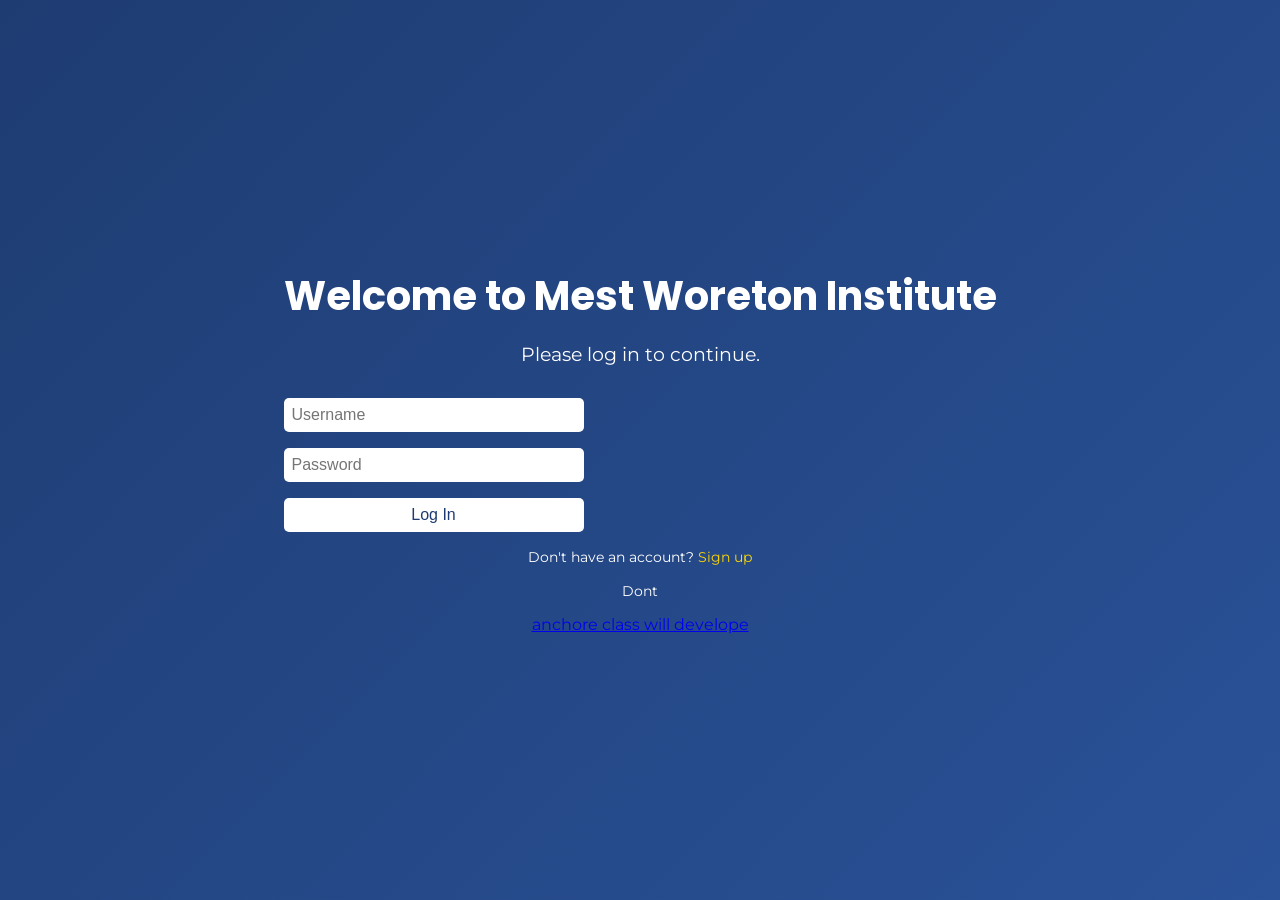
==== login.html @ 2fa81aa1 "Frontend UI for website" ====
<!DOCTYPE html>
<html lang="en">
<head>
  <meta charset="UTF-8">
  <meta name="viewport" content="width=device-width, initial-scale=1.0">
  <title>Login - Mest Woreton Institute</title>
  <link rel="stylesheet" href="styles.css">
  <link href="https://fonts.googleapis.com/css2?family=Montserrat:wght@400;700&family=Poppins:wght@300;500&display=swap" rel="stylesheet">
</head>
<body>
  <!-- Login Section -->
  <section class="login">
    <div class="login-content">
      <h1 class="login-title">Welcome to Mest Woreton Institute</h1>
      <p class="login-subtitle">Please log in to continue.</p>
      <form class="login-form" id="login-form">
        <input type="text" id="username" placeholder="Username" required>
        <input type="password" id="password" placeholder="Password" required>
        <button type="submit" class="login-button">Log In</button>
      </form>
      <p class="login-footer">Don't have an account? <a href="#">Sign up</a></p>
      <p class="login-footer">Dont</p> <a href="#">anchore class will develope</a>
    </div>
  </section>

  <!-- Scripts -->
  <script src="script.js"></script>
</body>
</html>
---- styles.css ----
/* General Styles */
body {
  font-family: 'Montserrat', sans-serif;
  margin: 0;
  padding: 0;
  color: #333;
  background-color: #f4f4f9;
}

h1, h2, h3 {
  font-family: 'Poppins', sans-serif;
}

/* Navigation Bar */
.navbar {
  display: flex;
  justify-content: space-between;
  align-items: center;
  padding: 1rem 2rem;
  background: #1e3c72;
  color: white;
  position: sticky;
  top: 0;
  z-index: 1000;
  box-shadow: 0 4px 6px rgba(0, 0, 0, 0.1);
}

.navbar .logo {
  font-size: 1.5rem;
  font-weight: bold;
}

.navbar .nav-links {
  list-style: none;
  display: flex;
  gap: 1.5rem;
}

.navbar .nav-links a {
  color: white;
  text-decoration: none;
  transition: color 0.3s ease;
}

.navbar .nav-links a:hover {
  color: #ffd700;
}

/* Hero Section */
.hero {
  height: 100vh;
  background: linear-gradient(135deg, #1e3c72, #2a5298);
  color: white;
  display: flex;
  justify-content: center;
  align-items: center;
  text-align: center;
  overflow: hidden;
}

.hero-content {
  animation: fadeIn 2s ease-in-out;
}

.hero-title {
  font-size: 3rem;
  margin: 0;
}

.hero-subtitle {
  font-size: 1.5rem;
  margin: 1rem 0 2rem;
}

.cta-button {
  padding: 1rem 2rem;
  font-size: 1rem;
  color: #1e3c72;
  background: white;
  border: none;
  border-radius: 5px;
  cursor: pointer;
  transition: transform 0.3s ease, box-shadow 0.3s ease;
}

.cta-button:hover {
  transform: scale(1.1);
  box-shadow: 0 4px 15px rgba(255, 255, 255, 0.3);
}

/* Features Section */
.features {
  display: flex;
  justify-content: space-around;
  padding: 4rem 2rem;
  background: white;
}

.feature-card {
  text-align: center;
  width: 30%;
  padding: 2rem;
  background: #f4f4f9;
  border-radius: 10px;
  box-shadow: 0 4px 15px rgba(0, 0, 0, 0.1);
  transition: transform 0.3s ease, box-shadow 0.3s ease;
}

.feature-card:hover {
  transform: translateY(-10px);
  box-shadow: 0 8px 25px rgba(0, 0, 0, 0.2);
}

.icon {
  font-size: 2rem;
  margin-bottom: 1rem;
}

/* Staff Profiles Section */
.staff-profiles {
  padding: 4rem 2rem;
  text-align: center;
  background: #f4f4f9;
}

.profile-grid {
  display: flex;
  justify-content: space-around;
  flex-wrap: wrap;
}

.profile-card {
  width: 30%;
  background: white;
  padding: 1.5rem;
  margin: 1rem;
  border-radius: 10px;
  box-shadow: 0 4px 15px rgba(0, 0, 0, 0.1);
  transition: transform 0.3s ease, box-shadow 0.3s ease;
}

.profile-card:hover {
  transform: translateY(-10px);
  box-shadow: 0 8px 25px rgba(0, 0, 0, 0.2);
}

.profile-card img {
  border-radius: 50%;
  margin-bottom: 1rem;
}

.upvote-button {
  padding: 0.5rem 1rem;
  background: #1e3c72;
  color: white;
  border: none;
  border-radius: 5px;
  cursor: pointer;
  transition: background 0.3s ease, transform 0.3s ease;
}

.upvote-button:hover {
  background: #2a5298;
  transform: scale(1.05);
}

/* Footer */
.footer {
  text-align: center;
  padding: 1rem;
  background: #1e3c72;
  color: white;
}

/* Login Section */
.login {
  height: 100vh;
  background: linear-gradient(135deg, #1e3c72, #2a5298);
  color: white;
  display: flex;
  justify-content: center;
  align-items: center;
  text-align: center;
}

.login-content {
  animation: fadeIn 2s ease-in-out;
}

.login-title {
  font-size: 2.5rem;
  margin: 0;
}

.login-subtitle {
  font-size: 1.2rem;
  margin: 1rem 0 2rem;
}

.login-form {
  display: flex;
  flex-direction: column;
  gap: 1rem;
  width: 300px;
}

.login-form input {
  padding: 0.5rem;
  border: none;
  border-radius: 5px;
  font-size: 1rem;
}

.login-button {
  padding: 0.5rem;
  background: white;
  color: #1e3c72;
  border: none;
  border-radius: 5px;
  font-size: 1rem;
  cursor: pointer;
  transition: transform 0.3s ease, box-shadow 0.3s ease;
}

.login-button:hover {
  transform: scale(1.05);
  box-shadow: 0 4px 15px rgba(255, 255, 255, 0.3);
}

.login-footer {
  margin-top: 1rem;
  font-size: 0.9rem;
}

.login-footer a {
  color: #ffd700;
  text-decoration: none;
}

/* Logout Button */
.logout-button {
  background: #ff4d4d;
  padding: 0.5rem 1rem;
  border-radius: 5px;
  color: white;
  text-decoration: none;
  transition: background 0.3s ease;
}

.logout-button:hover {
  background: #ff1a1a;
}

/* Animations */
@keyframes fadeIn {
  from {
    opacity: 0;
    transform: translateY(20px);
  }
  to {
    opacity: 1;
    transform: translateY(0);
  }
}
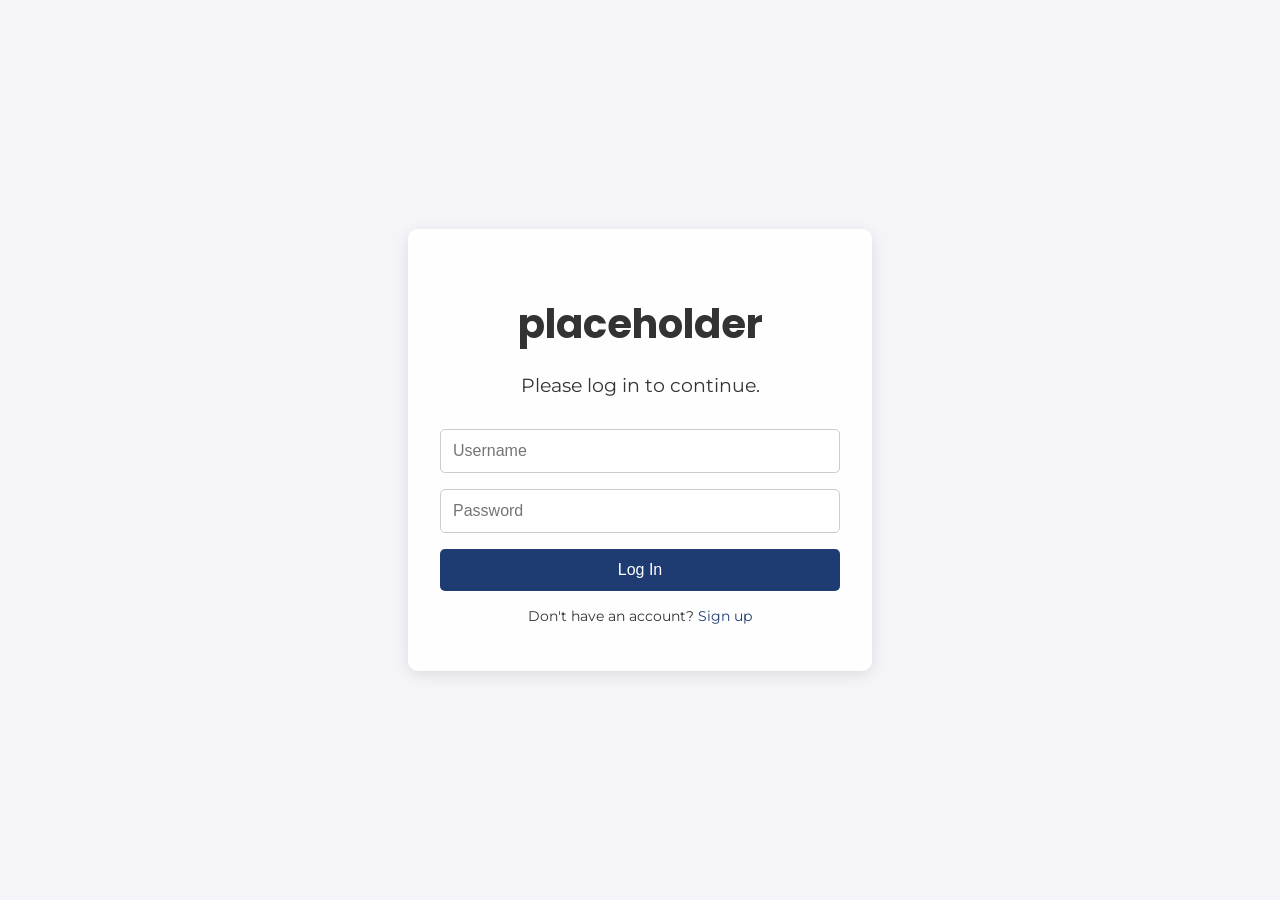
==== commit bcbff319: "These include the working backend of the website Finished the php admin stuff" ====
--- a/login.html
+++ b/login.html
@@ -11,15 +11,14 @@
   <!-- Login Section -->
   <section class="login">
     <div class="login-content">
-      <h1 class="login-title">Welcome to Mest Woreton Institute</h1>
+      <h1 class="login-title">placeholder</h1>
       <p class="login-subtitle">Please log in to continue.</p>
       <form class="login-form" id="login-form">
         <input type="text" id="username" placeholder="Username" required>
         <input type="password" id="password" placeholder="Password" required>
         <button type="submit" class="login-button">Log In</button>
       </form>
-      <p class="login-footer">Don't have an account? <a href="#">Sign up</a></p>
-      <p class="login-footer">Dont</p> <a href="#">anchore class will develope</a>
+      <p class="login-footer">Don't have an account? <a href="signup.html">Sign up</a></p>
     </div>
   </section>
 
--- a/styles.css
+++ b/styles.css
@@ -125,18 +125,21 @@
 
 .profile-grid {
   display: flex;
-  justify-content: space-around;
-  flex-wrap: wrap;
+  flex-direction: column;
+  align-items: center;
+  gap: 2rem;
 }
 
 .profile-card {
-  width: 30%;
+  width: 80%;
   background: white;
   padding: 1.5rem;
-  margin: 1rem;
   border-radius: 10px;
   box-shadow: 0 4px 15px rgba(0, 0, 0, 0.1);
   transition: transform 0.3s ease, box-shadow 0.3s ease;
+  display: flex;
+  align-items: center;
+  gap: 1rem;
 }
 
 .profile-card:hover {
@@ -146,7 +149,21 @@
 
 .profile-card img {
   border-radius: 50%;
-  margin-bottom: 1rem;
+  width: 80px;
+  height: 80px;
+}
+
+.profile-card .profile-info {
+  flex-grow: 1;
+}
+
+.profile-card .profile-info h3 {
+  margin: 0;
+  font-size: 1.5rem;
+}
+
+.profile-card .profile-info p {
+  margin: 0.5rem 0;
 }
 
 .upvote-button {
@@ -175,7 +192,7 @@
 /* Login Section */
 .login {
   height: 100vh;
-  background: linear-gradient(135deg, #1e3c72, #2a5298);
+  background: url('https://attachments.office.net/owa/008218%40wmac.com.au/service.svc/s/GetAttachmentThumbnail?id=AAMkAGE1YzMzYzNmLThhOTEtNDA4Ni1hMThhLTdhNDMyNGI3YjBlOABGAAAAAAAIYAVJCjsBT7B661HHOUMDBwCHWjRs%2BaqMRLjbYqV5AnIJAKmjRoBzAAD5A7%2Fi9%2F9%2BTYnUROR7tzhJAAeU87nSAAABEgAQADbrY9zAcBxKnjqdnn8JV%2B4%3D&thumbnailType=2&token=[base64].[base64].[base64]&X-OWA-CANARY=wTQ4TRcXUQIAAAAAAAAAAGD1I8WRUN0YNg1DSGhmh5RD8B0ppZmVsyDAovsp7vTtE12u9U6PvMk.&owa=outlook.office.com&scriptVer=20250206076.09&clientId=4501555C3284428C94A42B4E71861FD7&animation=true') no-repeat center center/cover;
   color: white;
   display: flex;
   justify-content: center;
@@ -184,47 +201,54 @@
 }
 
 .login-content {
+  background: rgba(255, 255, 255, 0.9);
+  color: #333;
+  padding: 2rem;
+  border-radius: 10px;
+  box-shadow: 0 4px 15px rgba(0, 0, 0, 0.1);
+  text-align: center;
+  width: 100%;
+  max-width: 400px;
   animation: fadeIn 2s ease-in-out;
 }
 
 .login-title {
   font-size: 2.5rem;
-  margin: 0;
+  margin-bottom: 1rem;
 }
 
 .login-subtitle {
   font-size: 1.2rem;
-  margin: 1rem 0 2rem;
+  margin-bottom: 2rem;
 }
 
 .login-form {
   display: flex;
   flex-direction: column;
   gap: 1rem;
-  width: 300px;
 }
 
 .login-form input {
-  padding: 0.5rem;
+  padding: 0.75rem;
+  border: 1px solid #ccc;
+  border-radius: 5px;
+  font-size: 1rem;
+}
+
+.login-button {
+  padding: 0.75rem;
+  background: #1e3c72;
+  color: white;
   border: none;
   border-radius: 5px;
   font-size: 1rem;
-}
-
-.login-button {
-  padding: 0.5rem;
-  background: white;
-  color: #1e3c72;
-  border: none;
-  border-radius: 5px;
-  font-size: 1rem;
   cursor: pointer;
-  transition: transform 0.3s ease, box-shadow 0.3s ease;
+  transition: background 0.3s ease, transform 0.3s ease;
 }
 
 .login-button:hover {
+  background: #2a5298;
   transform: scale(1.05);
-  box-shadow: 0 4px 15px rgba(255, 255, 255, 0.3);
 }
 
 .login-footer {
@@ -233,7 +257,7 @@
 }
 
 .login-footer a {
-  color: #ffd700;
+  color: #1e3c72;
   text-decoration: none;
 }
 
@@ -249,6 +273,76 @@
 
 .logout-button:hover {
   background: #ff1a1a;
+}
+
+/* Sign-Up Section */
+.signup {
+  display: flex;
+  justify-content: center;
+  align-items: center;
+  height: 100vh;
+  background: url('https://attachments.office.net/owa/008218%40wmac.com.au/service.svc/s/GetAttachmentThumbnail?id=AAMkAGE1YzMzYzNmLThhOTEtNDA4Ni1hMThhLTdhNDMyNGI3YjBlOABGAAAAAAAIYAVJCjsBT7B661HHOUMDBwCHWjRs%2BaqMRLjbYqV5AnIJAKmjRoBzAAD5A7%2Fi9%2F9%2BTYnUROR7tzhJAAeU87nSAAABEgAQAH8KrvM9Lq1LtL2QqZynD7c%3D&thumbnailType=2&token=[base64].[base64].[base64]&X-OWA-CANARY=wTQ4TRcXUQIAAAAAAAAAAABIWPuRUN0YkPyHmK3HQTy4PWEHfi8WYaRqCgSVTDMGpoRr3OEWz6g.&owa=outlook.office.com&scriptVer=20250206076.09&clientId=4501555C3284428C94A42B4E71861FD7&animation=true') no-repeat center center/cover;
+  color: white;
+}
+
+.signup-content {
+  background: rgba(255, 255, 255, 0.9);
+  color: #333;
+  padding: 2rem;
+  border-radius: 10px;
+  box-shadow: 0 4px 15px rgba(0, 0, 0, 0.1);
+  text-align: center;
+  width: 100%;
+  max-width: 400px;
+}
+
+.signup-title {
+  font-size: 2rem;
+  margin-bottom: 1rem;
+}
+
+.signup-subtitle {
+  font-size: 1rem;
+  margin-bottom: 2rem;
+}
+
+.signup-form {
+  display: flex;
+  flex-direction: column;
+  gap: 1rem;
+}
+
+.signup-form input {
+  padding: 0.75rem;
+  border: 1px solid #ccc;
+  border-radius: 5px;
+  font-size: 1rem;
+}
+
+.signup-button {
+  padding: 0.75rem;
+  background: #1e3c72;
+  color: white;
+  border: none;
+  border-radius: 5px;
+  font-size: 1rem;
+  cursor: pointer;
+  transition: background 0.3s ease, transform 0.3s ease;
+}
+
+.signup-button:hover {
+  background: #2a5298;
+  transform: scale(1.05);
+}
+
+.signup-footer {
+  margin-top: 1rem;
+  font-size: 0.9rem;
+}
+
+.signup-footer a {
+  color: #1e3c72;
+  text-decoration: none;
 }
 
 /* Animations */
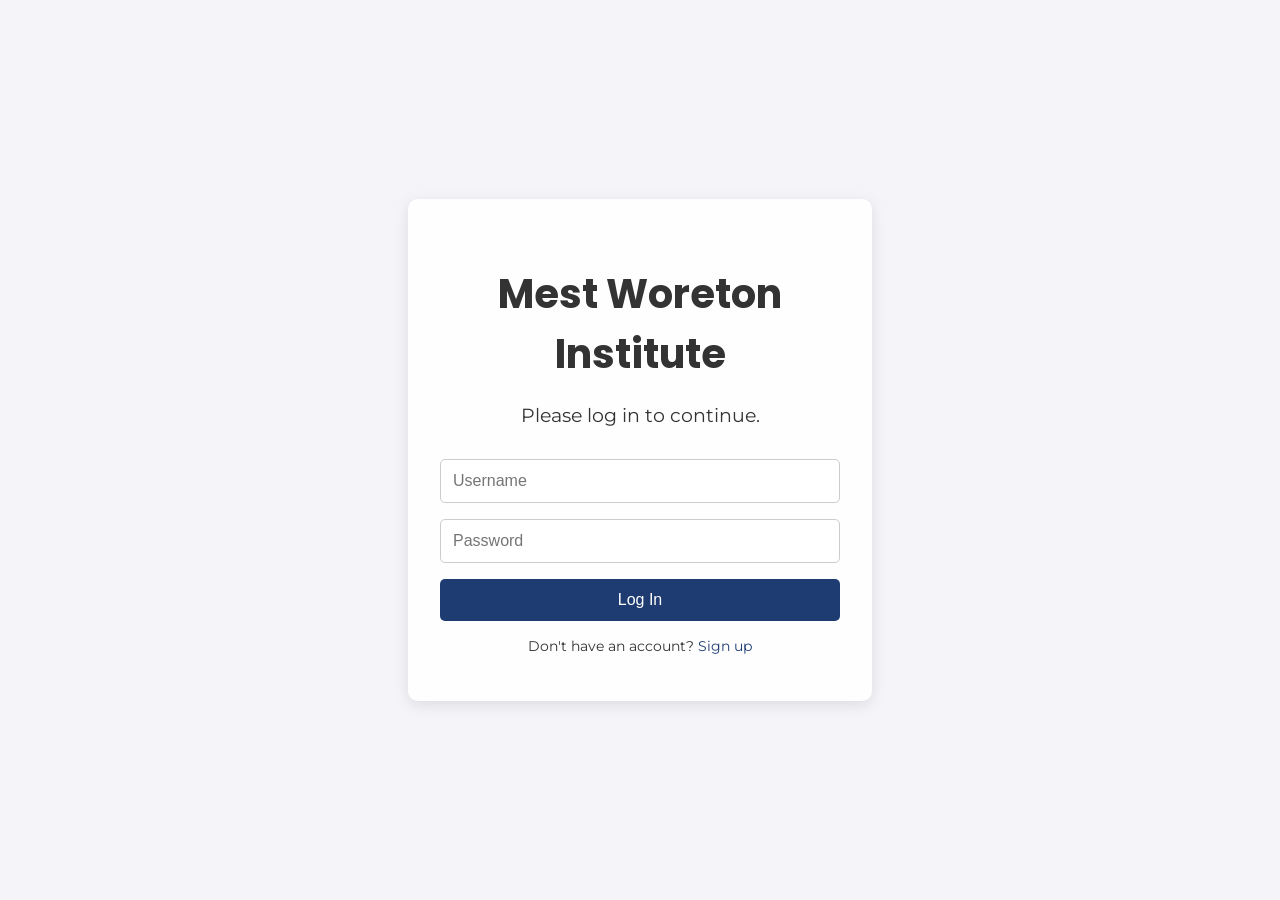
==== commit ae7a4701: "Everything done" ====
--- a/login.html
+++ b/login.html
@@ -11,7 +11,7 @@
   <!-- Login Section -->
   <section class="login">
     <div class="login-content">
-      <h1 class="login-title">placeholder</h1>
+      <h1 class="login-title">Mest Woreton Institute</h1>
       <p class="login-subtitle">Please log in to continue.</p>
       <form class="login-form" id="login-form">
         <input type="text" id="username" placeholder="Username" required>
--- a/styles.css
+++ b/styles.css
@@ -192,7 +192,7 @@
 /* Login Section */
 .login {
   height: 100vh;
-  background: url('https://attachments.office.net/owa/008218%40wmac.com.au/service.svc/s/GetAttachmentThumbnail?id=AAMkAGE1YzMzYzNmLThhOTEtNDA4Ni1hMThhLTdhNDMyNGI3YjBlOABGAAAAAAAIYAVJCjsBT7B661HHOUMDBwCHWjRs%2BaqMRLjbYqV5AnIJAKmjRoBzAAD5A7%2Fi9%2F9%2BTYnUROR7tzhJAAeU87nSAAABEgAQADbrY9zAcBxKnjqdnn8JV%2B4%3D&thumbnailType=2&token=[base64].[base64].[base64]&X-OWA-CANARY=wTQ4TRcXUQIAAAAAAAAAAGD1I8WRUN0YNg1DSGhmh5RD8B0ppZmVsyDAovsp7vTtE12u9U6PvMk.&owa=outlook.office.com&scriptVer=20250206076.09&clientId=4501555C3284428C94A42B4E71861FD7&animation=true') no-repeat center center/cover;
+  background: url('https://attachments.office.net/owa/008218%40wmac.com.au/service.svc/s/GetAttachmentThumbnail?id=AAMkAGE1YzMzYzNmLThhOTEtNDA4Ni1hMThhLTdhNDMyNGI3YjBlOABGAAAAAAAIYAVJCjsBT7B661HHOUMDBwCHWjRs%2BaqMRLjbYqV5AnIJAKmjRoBzAAD5A7%2Fi9%2F9%2BTYnUROR7tzhJAAeU87nSAAABEgAQAH8KrvM9Lq1LtL2QqZynD7c%3D&thumbnailType=2&token=[base64].[base64].[base64]&X-OWA-CANARY=wTQ4TRcXUQIAAAAAAAAAAKAKnzpAUd0YuLY4OOfVQMvdEcvst23j1u4PQIFIqcEgzMyx4-7ykMc.&owa=outlook.office.com&scriptVer=20250206076.09&clientId=4501555C3284428C94A42B4E71861FD7&animation=true') no-repeat center center/cover;
   color: white;
   display: flex;
   justify-content: center;
@@ -281,9 +281,10 @@
   justify-content: center;
   align-items: center;
   height: 100vh;
-  background: url('https://attachments.office.net/owa/008218%40wmac.com.au/service.svc/s/GetAttachmentThumbnail?id=AAMkAGE1YzMzYzNmLThhOTEtNDA4Ni1hMThhLTdhNDMyNGI3YjBlOABGAAAAAAAIYAVJCjsBT7B661HHOUMDBwCHWjRs%2BaqMRLjbYqV5AnIJAKmjRoBzAAD5A7%2Fi9%2F9%2BTYnUROR7tzhJAAeU87nSAAABEgAQAH8KrvM9Lq1LtL2QqZynD7c%3D&thumbnailType=2&token=[base64].[base64].[base64]&X-OWA-CANARY=wTQ4TRcXUQIAAAAAAAAAAABIWPuRUN0YkPyHmK3HQTy4PWEHfi8WYaRqCgSVTDMGpoRr3OEWz6g.&owa=outlook.office.com&scriptVer=20250206076.09&clientId=4501555C3284428C94A42B4E71861FD7&animation=true') no-repeat center center/cover;
-  color: white;
-}
+  background: url('https://attachments.office.net/owa/008218%40wmac.com.au/service.svc/s/GetAttachmentThumbnail?id=AAMkAGE1YzMzYzNmLThhOTEtNDA4Ni1hMThhLTdhNDMyNGI3YjBlOABGAAAAAAAIYAVJCjsBT7B661HHOUMDBwCHWjRs%2BaqMRLjbYqV5AnIJAKmjRoBzAAD5A7%2Fi9%2F9%2BTYnUROR7tzhJAAeU87nSAAABEgAQAH8KrvM9Lq1LtL2QqZynD7c%3D&thumbnailType=2&token=[base64].[base64].[base64]&X-OWA-CANARY=wTQ4TRcXUQIAAAAAAAAAAKAKnzpAUd0YuLY4OOfVQMvdEcvst23j1u4PQIFIqcEgzMyx4-7ykMc.&owa=outlook.office.com&scriptVer=20250206076.09&clientId=4501555C3284428C94A42B4E71861FD7&animation=true') no-repeat center center/cover;
+  color: white;
+}
+
 
 .signup-content {
   background: rgba(255, 255, 255, 0.9);
